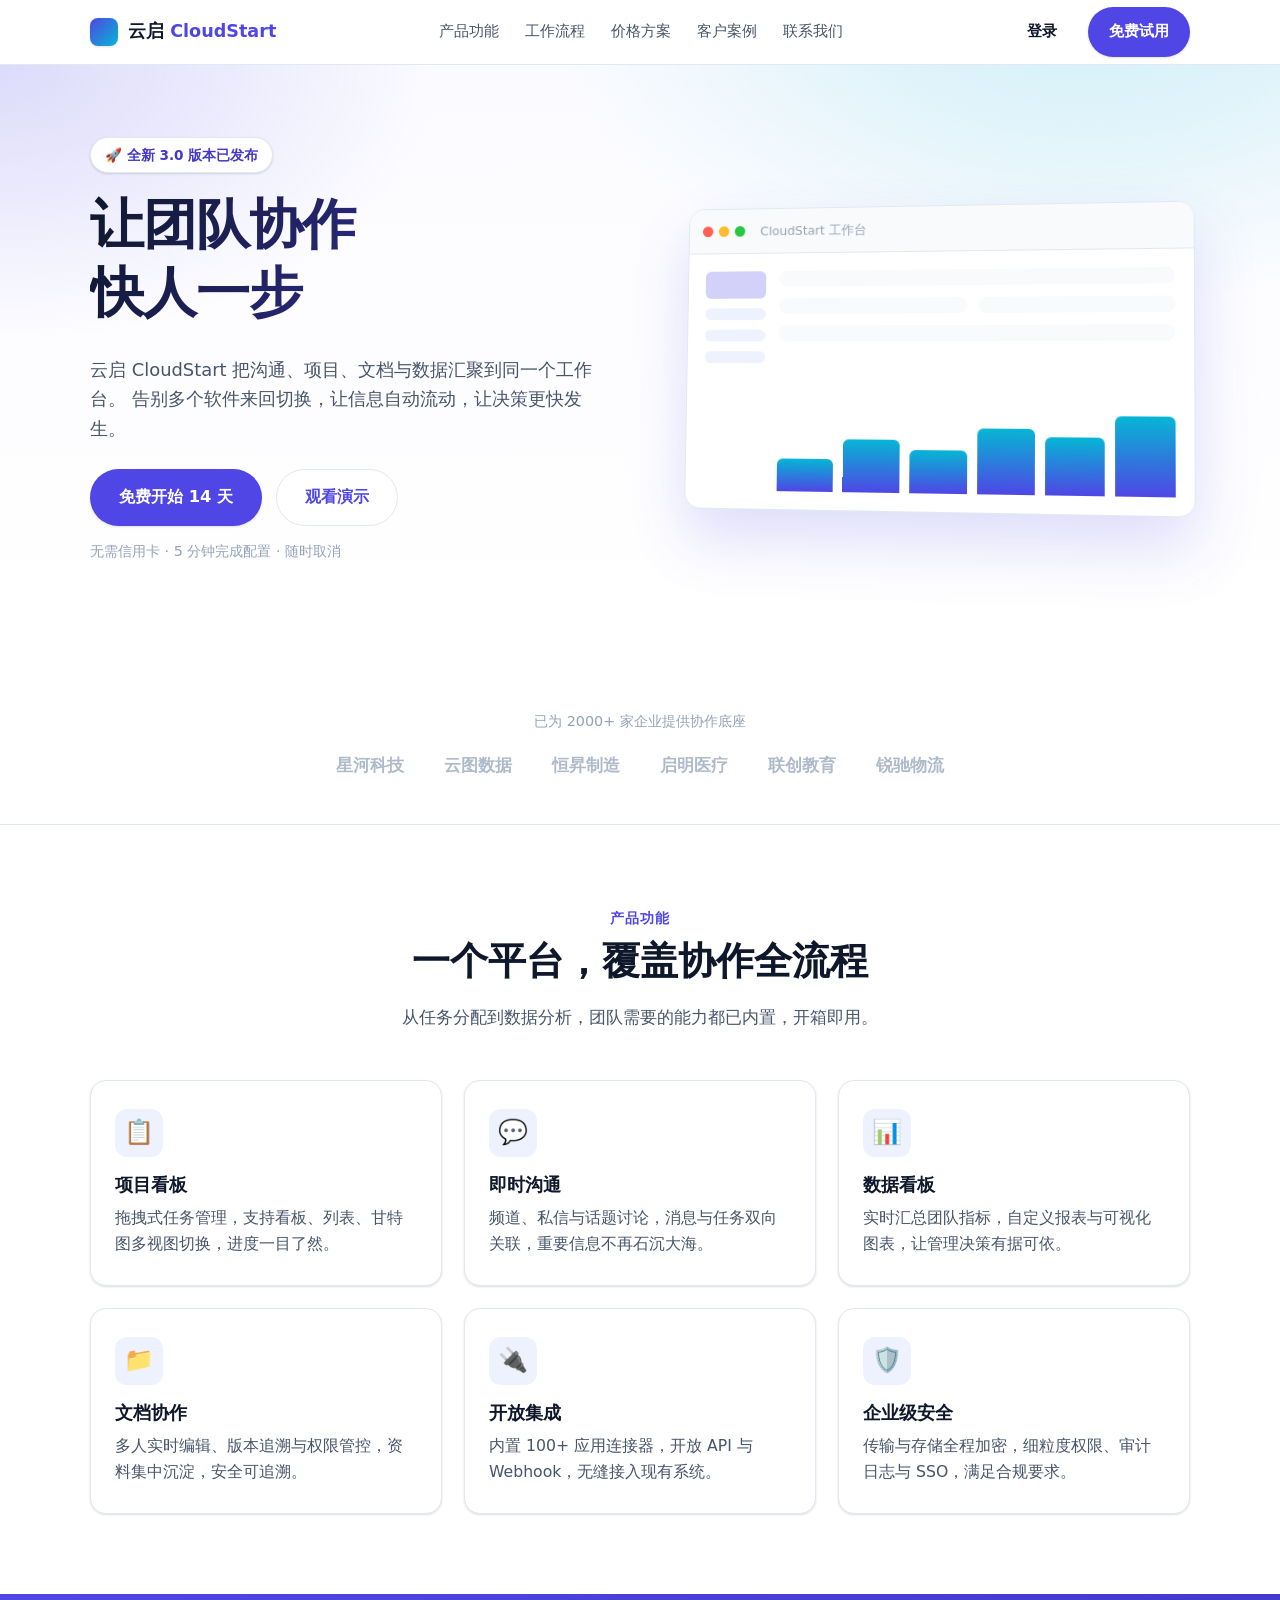
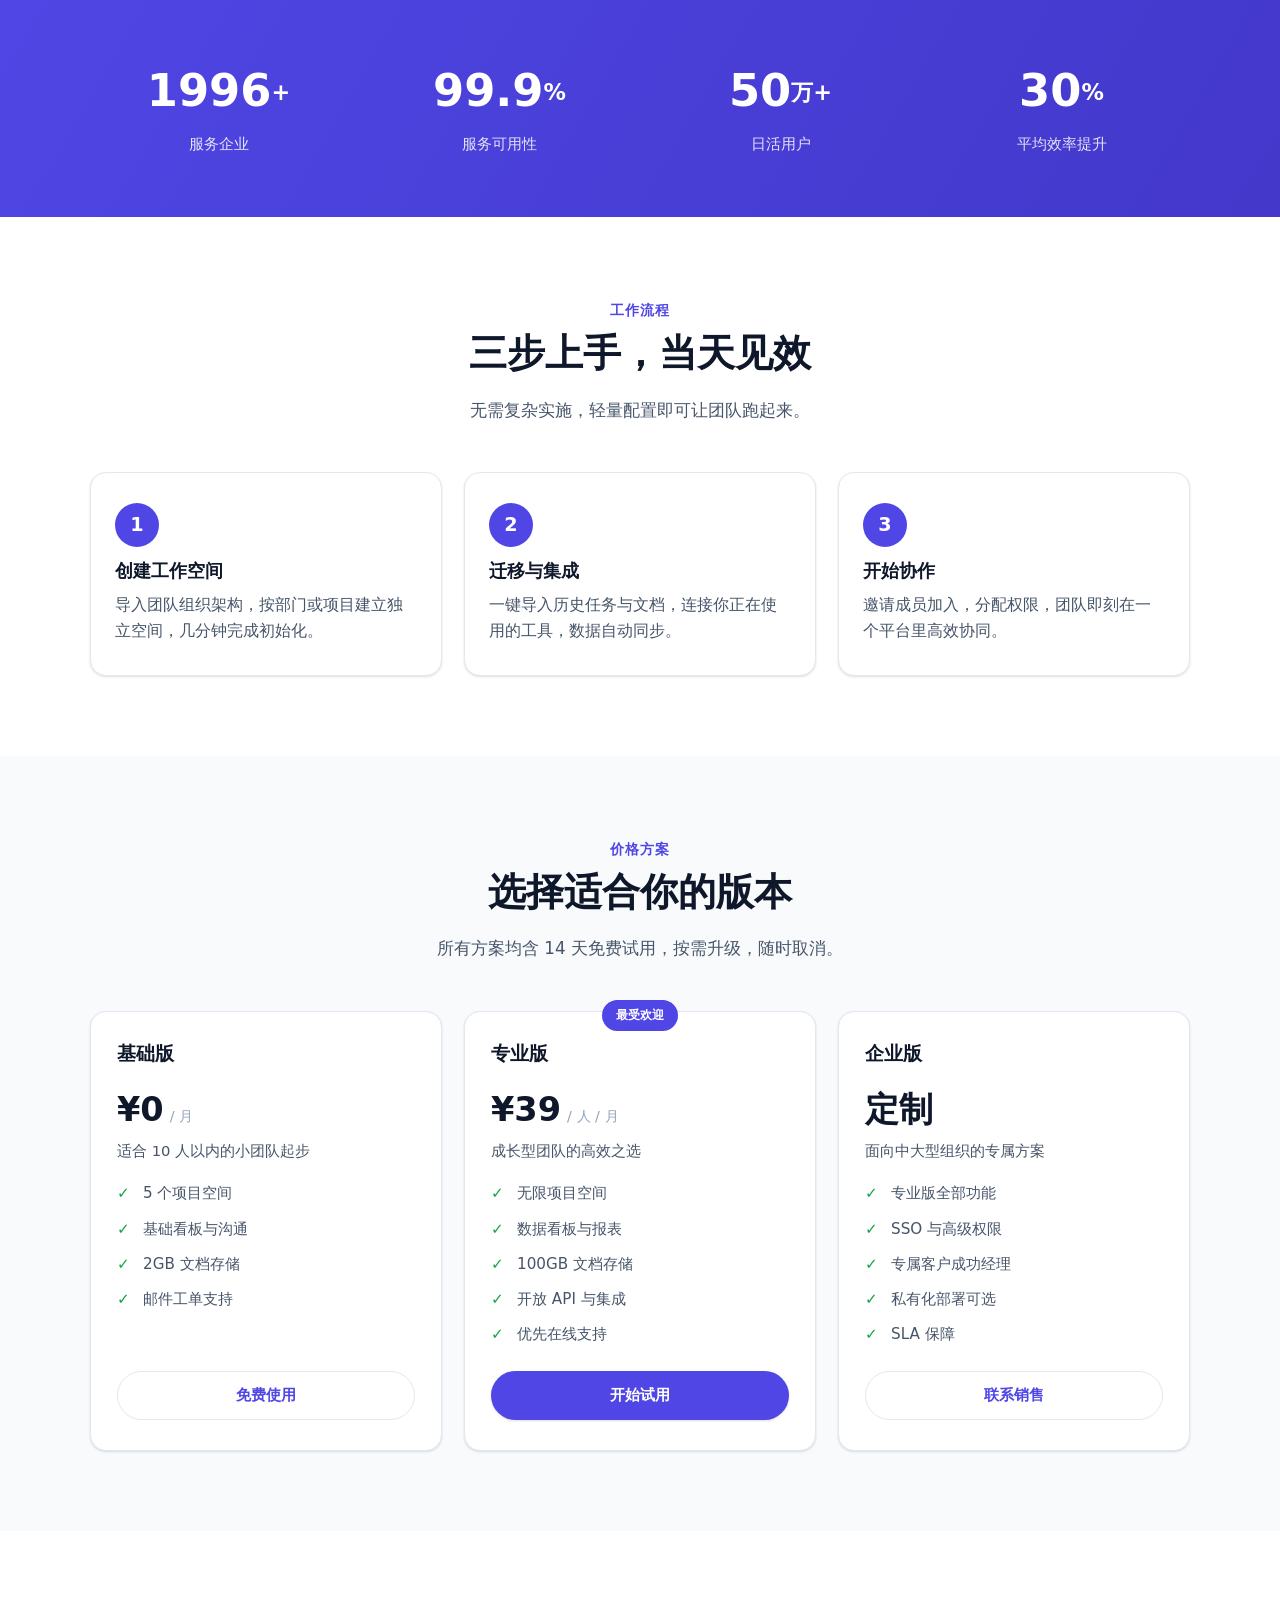
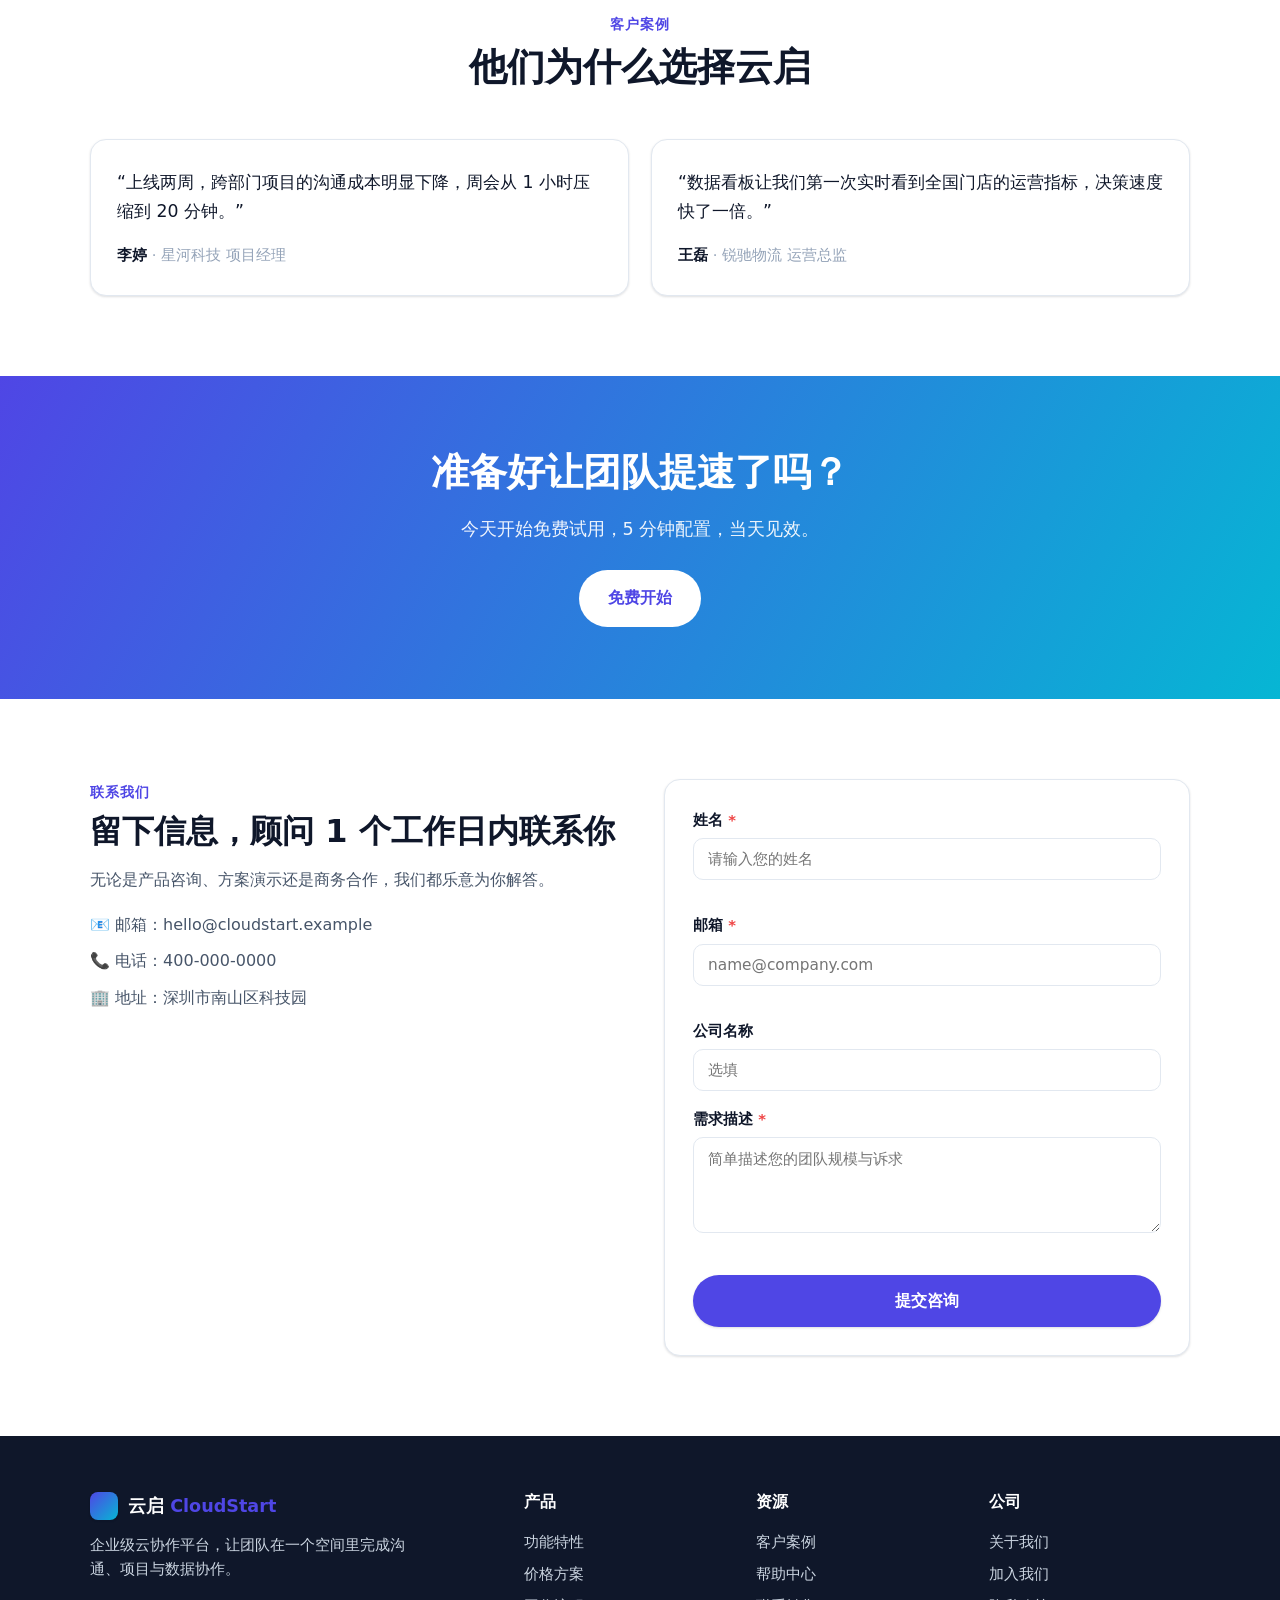
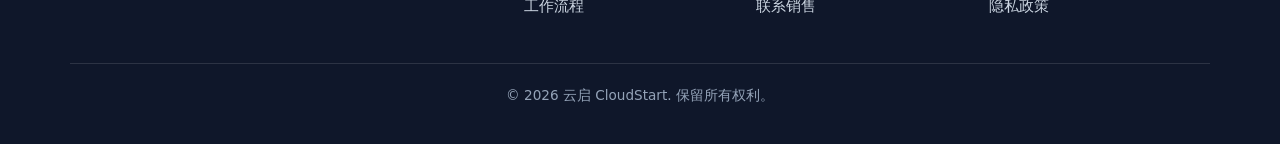
==== landing/index.html @ 00a75c19 "feat: 初始化站点仓库（企业落地页 landing/ + 联盟营销主页 affiliate/）" ====
<!DOCTYPE html>
<html lang="zh-CN">
<head>
  <meta charset="UTF-8" />
  <meta name="viewport" content="width=device-width, initial-scale=1.0" />
  <meta name="description" content="云启 CloudStart —— 企业级云协作平台，让团队在一个空间里完成沟通、项目与数据协作。免费试用，5 分钟上线。" />
  <meta name="theme-color" content="#4f46e5" />
  <title>云启 CloudStart · 企业级云协作平台</title>
  <link rel="preconnect" href="https://fonts.googleapis.com" />
  <link rel="stylesheet" href="./styles.css" />
</head>
<body>
  <!-- 顶部导航 -->
  <header class="site-header" id="top">
    <div class="container nav">
      <a class="brand" href="#top" aria-label="云启 CloudStart 首页">
        <span class="brand-mark" aria-hidden="true"></span>
        <span class="brand-name">云启 <span class="brand-sub">CloudStart</span></span>
      </a>

      <nav class="nav-links" id="navLinks" aria-label="主导航">
        <a href="#features">产品功能</a>
        <a href="#how">工作流程</a>
        <a href="#pricing">价格方案</a>
        <a href="#testimonials">客户案例</a>
        <a href="#contact">联系我们</a>
      </nav>

      <div class="nav-actions">
        <a class="btn btn-ghost" href="#contact">登录</a>
        <a class="btn btn-primary" href="#pricing">免费试用</a>
      </div>

      <button class="nav-toggle" id="navToggle" aria-label="打开菜单" aria-expanded="false" aria-controls="navLinks">
        <span></span><span></span><span></span>
      </button>
    </div>
  </header>

  <main>
    <!-- Hero -->
    <section class="hero">
      <div class="container hero-grid">
        <div class="hero-copy reveal">
          <span class="badge">🚀 全新 3.0 版本已发布</span>
          <h1>让团队协作<br />快人一步</h1>
          <p class="lead">
            云启 CloudStart 把沟通、项目、文档与数据汇聚到同一个工作台。
            告别多个软件来回切换，让信息自动流动，让决策更快发生。
          </p>
          <div class="hero-cta">
            <a class="btn btn-primary btn-lg" href="#pricing">免费开始 14 天</a>
            <a class="btn btn-outline btn-lg" href="#how">观看演示</a>
          </div>
          <p class="hero-note">无需信用卡 · 5 分钟完成配置 · 随时取消</p>
        </div>

        <div class="hero-visual reveal" aria-hidden="true">
          <div class="mock">
            <div class="mock-bar">
              <span class="dot red"></span><span class="dot yellow"></span><span class="dot green"></span>
              <span class="mock-title">CloudStart 工作台</span>
            </div>
            <div class="mock-body">
              <div class="mock-side">
                <span></span><span></span><span></span><span></span>
              </div>
              <div class="mock-main">
                <div class="mock-card w70"></div>
                <div class="mock-row"><div class="mock-card w40"></div><div class="mock-card w40"></div></div>
                <div class="mock-card w90"></div>
                <div class="mock-chart">
                  <i style="height:40%"></i><i style="height:65%"></i><i style="height:52%"></i>
                  <i style="height:80%"></i><i style="height:70%"></i><i style="height:95%"></i>
                </div>
              </div>
            </div>
          </div>
        </div>
      </div>
    </section>

    <!-- 信任栏 -->
    <section class="trust">
      <div class="container">
        <p class="trust-label">已为 2000+ 家企业提供协作底座</p>
        <div class="trust-logos">
          <span>星河科技</span><span>云图数据</span><span>恒昇制造</span>
          <span>启明医疗</span><span>联创教育</span><span>锐驰物流</span>
        </div>
      </div>
    </section>

    <!-- 功能特性 -->
    <section class="section" id="features">
      <div class="container">
        <div class="section-head reveal">
          <span class="eyebrow">产品功能</span>
          <h2>一个平台，覆盖协作全流程</h2>
          <p>从任务分配到数据分析，团队需要的能力都已内置，开箱即用。</p>
        </div>

        <div class="grid-3">
          <article class="card reveal">
            <div class="card-icon" aria-hidden="true">📋</div>
            <h3>项目看板</h3>
            <p>拖拽式任务管理，支持看板、列表、甘特图多视图切换，进度一目了然。</p>
          </article>
          <article class="card reveal">
            <div class="card-icon" aria-hidden="true">💬</div>
            <h3>即时沟通</h3>
            <p>频道、私信与话题讨论，消息与任务双向关联，重要信息不再石沉大海。</p>
          </article>
          <article class="card reveal">
            <div class="card-icon" aria-hidden="true">📊</div>
            <h3>数据看板</h3>
            <p>实时汇总团队指标，自定义报表与可视化图表，让管理决策有据可依。</p>
          </article>
          <article class="card reveal">
            <div class="card-icon" aria-hidden="true">📁</div>
            <h3>文档协作</h3>
            <p>多人实时编辑、版本追溯与权限管控，资料集中沉淀，安全可追溯。</p>
          </article>
          <article class="card reveal">
            <div class="card-icon" aria-hidden="true">🔌</div>
            <h3>开放集成</h3>
            <p>内置 100+ 应用连接器，开放 API 与 Webhook，无缝接入现有系统。</p>
          </article>
          <article class="card reveal">
            <div class="card-icon" aria-hidden="true">🛡️</div>
            <h3>企业级安全</h3>
            <p>传输与存储全程加密，细粒度权限、审计日志与 SSO，满足合规要求。</p>
          </article>
        </div>
      </div>
    </section>

    <!-- 数据统计 -->
    <section class="stats">
      <div class="container stats-grid">
        <div class="stat reveal">
          <span class="stat-num" data-target="2000">0</span><span class="stat-plus">+</span>
          <p>服务企业</p>
        </div>
        <div class="stat reveal">
          <span class="stat-num" data-target="99" data-suffix=".9">0</span><span class="stat-plus">%</span>
          <p>服务可用性</p>
        </div>
        <div class="stat reveal">
          <span class="stat-num" data-target="50">0</span><span class="stat-plus">万+</span>
          <p>日活用户</p>
        </div>
        <div class="stat reveal">
          <span class="stat-num" data-target="30">0</span><span class="stat-plus">%</span>
          <p>平均效率提升</p>
        </div>
      </div>
    </section>

    <!-- 工作流程 -->
    <section class="section" id="how">
      <div class="container">
        <div class="section-head reveal">
          <span class="eyebrow">工作流程</span>
          <h2>三步上手，当天见效</h2>
          <p>无需复杂实施，轻量配置即可让团队跑起来。</p>
        </div>

        <div class="steps">
          <div class="step reveal">
            <span class="step-num">1</span>
            <h3>创建工作空间</h3>
            <p>导入团队组织架构，按部门或项目建立独立空间，几分钟完成初始化。</p>
          </div>
          <div class="step reveal">
            <span class="step-num">2</span>
            <h3>迁移与集成</h3>
            <p>一键导入历史任务与文档，连接你正在使用的工具，数据自动同步。</p>
          </div>
          <div class="step reveal">
            <span class="step-num">3</span>
            <h3>开始协作</h3>
            <p>邀请成员加入，分配权限，团队即刻在一个平台里高效协同。</p>
          </div>
        </div>
      </div>
    </section>

    <!-- 价格方案 -->
    <section class="section section-alt" id="pricing">
      <div class="container">
        <div class="section-head reveal">
          <span class="eyebrow">价格方案</span>
          <h2>选择适合你的版本</h2>
          <p>所有方案均含 14 天免费试用，按需升级，随时取消。</p>
        </div>

        <div class="grid-3 pricing">
          <article class="price-card reveal">
            <h3>基础版</h3>
            <p class="price"><span class="amount">¥0</span><span class="per">/ 月</span></p>
            <p class="price-desc">适合 10 人以内的小团队起步</p>
            <ul class="price-list">
              <li>5 个项目空间</li>
              <li>基础看板与沟通</li>
              <li>2GB 文档存储</li>
              <li>邮件工单支持</li>
            </ul>
            <a class="btn btn-outline btn-block" href="#contact">免费使用</a>
          </article>

          <article class="price-card price-card-featured reveal">
            <span class="ribbon">最受欢迎</span>
            <h3>专业版</h3>
            <p class="price"><span class="amount">¥39</span><span class="per">/ 人 / 月</span></p>
            <p class="price-desc">成长型团队的高效之选</p>
            <ul class="price-list">
              <li>无限项目空间</li>
              <li>数据看板与报表</li>
              <li>100GB 文档存储</li>
              <li>开放 API 与集成</li>
              <li>优先在线支持</li>
            </ul>
            <a class="btn btn-primary btn-block" href="#contact">开始试用</a>
          </article>

          <article class="price-card reveal">
            <h3>企业版</h3>
            <p class="price"><span class="amount">定制</span></p>
            <p class="price-desc">面向中大型组织的专属方案</p>
            <ul class="price-list">
              <li>专业版全部功能</li>
              <li>SSO 与高级权限</li>
              <li>专属客户成功经理</li>
              <li>私有化部署可选</li>
              <li>SLA 保障</li>
            </ul>
            <a class="btn btn-outline btn-block" href="#contact">联系销售</a>
          </article>
        </div>
      </div>
    </section>

    <!-- 客户评价 -->
    <section class="section" id="testimonials">
      <div class="container">
        <div class="section-head reveal">
          <span class="eyebrow">客户案例</span>
          <h2>他们为什么选择云启</h2>
        </div>

        <div class="grid-2 quotes">
          <blockquote class="quote reveal">
            <p>“上线两周，跨部门项目的沟通成本明显下降，周会从 1 小时压缩到 20 分钟。”</p>
            <footer><strong>李婷</strong> · 星河科技 项目经理</footer>
          </blockquote>
          <blockquote class="quote reveal">
            <p>“数据看板让我们第一次实时看到全国门店的运营指标，决策速度快了一倍。”</p>
            <footer><strong>王磊</strong> · 锐驰物流 运营总监</footer>
          </blockquote>
        </div>
      </div>
    </section>

    <!-- CTA -->
    <section class="cta">
      <div class="container cta-inner reveal">
        <h2>准备好让团队提速了吗？</h2>
        <p>今天开始免费试用，5 分钟配置，当天见效。</p>
        <a class="btn btn-light btn-lg" href="#pricing">免费开始</a>
      </div>
    </section>

    <!-- 联系表单 -->
    <section class="section" id="contact">
      <div class="container contact-grid">
        <div class="contact-copy reveal">
          <span class="eyebrow">联系我们</span>
          <h2>留下信息，顾问 1 个工作日内联系你</h2>
          <p>无论是产品咨询、方案演示还是商务合作，我们都乐意为你解答。</p>
          <ul class="contact-info">
            <li>📧 邮箱：hello@cloudstart.example</li>
            <li>📞 电话：400-000-0000</li>
            <li>🏢 地址：深圳市南山区科技园</li>
          </ul>
        </div>

        <form class="contact-form reveal" id="contactForm" novalidate>
          <div class="field">
            <label for="name">姓名 <span class="req">*</span></label>
            <input type="text" id="name" name="name" autocomplete="name" placeholder="请输入您的姓名" required />
            <small class="error" data-for="name"></small>
          </div>
          <div class="field">
            <label for="email">邮箱 <span class="req">*</span></label>
            <input type="email" id="email" name="email" autocomplete="email" placeholder="name@company.com" required />
            <small class="error" data-for="email"></small>
          </div>
          <div class="field">
            <label for="company">公司名称</label>
            <input type="text" id="company" name="company" autocomplete="organization" placeholder="选填" />
          </div>
          <div class="field">
            <label for="message">需求描述 <span class="req">*</span></label>
            <textarea id="message" name="message" rows="4" placeholder="简单描述您的团队规模与诉求" required></textarea>
            <small class="error" data-for="message"></small>
          </div>
          <button class="btn btn-primary btn-block btn-lg" type="submit">提交咨询</button>
          <p class="form-success" id="formSuccess" hidden>✅ 提交成功！我们会尽快与您联系。</p>
        </form>
      </div>
    </section>
  </main>

  <!-- 页脚 -->
  <footer class="site-footer">
    <div class="container footer-grid">
      <div class="footer-brand">
        <a class="brand" href="#top">
          <span class="brand-mark" aria-hidden="true"></span>
          <span class="brand-name">云启 <span class="brand-sub">CloudStart</span></span>
        </a>
        <p>企业级云协作平台，让团队在一个空间里完成沟通、项目与数据协作。</p>
      </div>
      <div class="footer-col">
        <h4>产品</h4>
        <a href="#features">功能特性</a>
        <a href="#pricing">价格方案</a>
        <a href="#how">工作流程</a>
      </div>
      <div class="footer-col">
        <h4>资源</h4>
        <a href="#testimonials">客户案例</a>
        <a href="#contact">帮助中心</a>
        <a href="#contact">联系销售</a>
      </div>
      <div class="footer-col">
        <h4>公司</h4>
        <a href="#top">关于我们</a>
        <a href="#top">加入我们</a>
        <a href="#top">隐私政策</a>
      </div>
    </div>
    <div class="container footer-bottom">
      <p>© 2026 云启 CloudStart. 保留所有权利。</p>
    </div>
  </footer>

  <script src="./script.js"></script>
</body>
</html>
---- landing/styles.css ----
/* ============================================================
   云启 CloudStart 落地页样式
   移动优先 · CSS 变量主题 · Grid/Flex 响应式
   ============================================================ */

:root {
  --primary: #4f46e5;
  --primary-dark: #4338ca;
  --primary-light: #eef2ff;
  --accent: #06b6d4;
  --ink: #0f172a;
  --ink-soft: #475569;
  --muted: #94a3b8;
  --bg: #ffffff;
  --bg-alt: #f8fafc;
  --border: #e2e8f0;
  --success: #16a34a;
  --radius: 16px;
  --radius-sm: 10px;
  --shadow-sm: 0 1px 2px rgba(15, 23, 42, 0.06), 0 1px 3px rgba(15, 23, 42, 0.08);
  --shadow-md: 0 10px 25px rgba(15, 23, 42, 0.08);
  --shadow-lg: 0 30px 60px rgba(79, 70, 229, 0.18);
  --maxw: 1140px;
  --ease: cubic-bezier(0.16, 1, 0.3, 1);
}

/* ---------- Reset ---------- */
*,
*::before,
*::after { box-sizing: border-box; }

html { scroll-behavior: smooth; }

body {
  margin: 0;
  font-family: "PingFang SC", "Microsoft YaHei", "Segoe UI", system-ui, -apple-system, sans-serif;
  color: var(--ink);
  background: var(--bg);
  line-height: 1.65;
  -webkit-font-smoothing: antialiased;
}

img, svg { max-width: 100%; display: block; }

a { color: inherit; text-decoration: none; }

h1, h2, h3, h4 { line-height: 1.25; margin: 0 0 0.5em; font-weight: 700; }

p { margin: 0 0 1em; }

ul { margin: 0; padding: 0; list-style: none; }

/* ---------- Layout ---------- */
.container {
  width: 100%;
  max-width: var(--maxw);
  margin: 0 auto;
  padding: 0 20px;
}

.section { padding: 80px 0; }
.section-alt { background: var(--bg-alt); }

.section-head {
  text-align: center;
  max-width: 640px;
  margin: 0 auto 48px;
}

.eyebrow {
  display: inline-block;
  font-size: 0.85rem;
  font-weight: 700;
  letter-spacing: 0.08em;
  color: var(--primary);
  text-transform: uppercase;
  margin-bottom: 8px;
}

.section-head h2 { font-size: clamp(1.6rem, 4vw, 2.4rem); }
.section-head p { color: var(--ink-soft); font-size: 1.05rem; }

/* ---------- Buttons ---------- */
.btn {
  display: inline-flex;
  align-items: center;
  justify-content: center;
  gap: 8px;
  padding: 11px 20px;
  border-radius: 999px;
  font-size: 0.95rem;
  font-weight: 600;
  cursor: pointer;
  border: 1px solid transparent;
  transition: transform 0.15s var(--ease), box-shadow 0.2s var(--ease), background 0.2s var(--ease);
  white-space: nowrap;
}
.btn:active { transform: translateY(1px); }
.btn-lg { padding: 14px 28px; font-size: 1.02rem; }
.btn-block { width: 100%; }

.btn-primary { background: var(--primary); color: #fff; box-shadow: var(--shadow-sm); }
.btn-primary:hover { background: var(--primary-dark); box-shadow: var(--shadow-md); }

.btn-outline { background: #fff; color: var(--primary); border-color: var(--border); }
.btn-outline:hover { border-color: var(--primary); background: var(--primary-light); }

.btn-ghost { background: transparent; color: var(--ink); }
.btn-ghost:hover { color: var(--primary); }

.btn-light { background: #fff; color: var(--primary); }
.btn-light:hover { box-shadow: var(--shadow-md); }

/* ---------- Header / Nav ---------- */
.site-header {
  position: sticky;
  top: 0;
  z-index: 50;
  background: rgba(255, 255, 255, 0.85);
  backdrop-filter: saturate(180%) blur(12px);
  border-bottom: 1px solid var(--border);
}
.nav {
  display: flex;
  align-items: center;
  justify-content: space-between;
  height: 64px;
  gap: 16px;
}
.brand { display: inline-flex; align-items: center; gap: 10px; font-weight: 800; font-size: 1.1rem; }
.brand-mark {
  width: 28px; height: 28px; border-radius: 8px;
  background: linear-gradient(135deg, var(--primary), var(--accent));
  box-shadow: var(--shadow-sm);
}
.brand-sub { color: var(--primary); font-weight: 700; }

.nav-links { display: flex; gap: 26px; }
.nav-links a { color: var(--ink-soft); font-weight: 500; font-size: 0.95rem; transition: color 0.15s; }
.nav-links a:hover { color: var(--primary); }

.nav-actions { display: flex; align-items: center; gap: 10px; }

.nav-toggle {
  display: none;
  flex-direction: column;
  justify-content: center;
  gap: 5px;
  width: 42px; height: 42px;
  background: transparent; border: 1px solid var(--border);
  border-radius: 10px; cursor: pointer;
}
.nav-toggle span { display: block; width: 20px; height: 2px; background: var(--ink); border-radius: 2px; transition: transform 0.2s, opacity 0.2s; }
.nav-toggle[aria-expanded="true"] span:nth-child(1) { transform: translateY(7px) rotate(45deg); }
.nav-toggle[aria-expanded="true"] span:nth-child(2) { opacity: 0; }
.nav-toggle[aria-expanded="true"] span:nth-child(3) { transform: translateY(-7px) rotate(-45deg); }

/* ---------- Hero ---------- */
.hero {
  position: relative;
  padding: 72px 0 88px;
  background:
    radial-gradient(900px 500px at 85% -10%, rgba(6, 182, 212, 0.18), transparent 60%),
    radial-gradient(800px 500px at 0% 0%, rgba(79, 70, 229, 0.18), transparent 55%),
    linear-gradient(180deg, #fbfbff, #ffffff);
  overflow: hidden;
}
.hero-grid {
  display: grid;
  grid-template-columns: 1.05fr 1fr;
  gap: 48px;
  align-items: center;
}
.badge {
  display: inline-block;
  background: #fff;
  border: 1px solid var(--border);
  color: var(--primary-dark);
  padding: 6px 14px;
  border-radius: 999px;
  font-size: 0.85rem;
  font-weight: 600;
  box-shadow: var(--shadow-sm);
  margin-bottom: 18px;
}
.hero h1 {
  font-size: clamp(2.1rem, 6vw, 3.4rem);
  letter-spacing: -0.02em;
  background: linear-gradient(120deg, var(--ink), var(--primary-dark));
  -webkit-background-clip: text;
  background-clip: text;
  color: transparent;
}
.lead { font-size: 1.12rem; color: var(--ink-soft); max-width: 520px; }
.hero-cta { display: flex; flex-wrap: wrap; gap: 14px; margin: 26px 0 14px; }
.hero-note { font-size: 0.9rem; color: var(--muted); }

/* Hero 可视化 */
.hero-visual { perspective: 1200px; }
.mock {
  background: #fff;
  border: 1px solid var(--border);
  border-radius: var(--radius);
  box-shadow: var(--shadow-lg);
  overflow: hidden;
  transform: rotateY(-8deg) rotateX(3deg);
  transition: transform 0.4s var(--ease);
}
.hero-visual:hover .mock { transform: rotateY(0) rotateX(0); }
.mock-bar {
  display: flex; align-items: center; gap: 6px;
  padding: 12px 14px; background: var(--bg-alt); border-bottom: 1px solid var(--border);
}
.mock-bar .dot { width: 11px; height: 11px; border-radius: 50%; }
.dot.red { background: #ff5f57; } .dot.yellow { background: #febc2e; } .dot.green { background: #28c840; }
.mock-title { margin-left: 10px; font-size: 0.8rem; color: var(--muted); }
.mock-body { display: flex; gap: 14px; padding: 18px; min-height: 260px; }
.mock-side { display: flex; flex-direction: column; gap: 10px; width: 64px; }
.mock-side span { height: 12px; border-radius: 6px; background: var(--primary-light); }
.mock-side span:nth-child(1) { width: 100%; height: 28px; background: var(--primary); opacity: 0.25; }
.mock-main { flex: 1; display: flex; flex-direction: column; gap: 12px; }
.mock-card { height: 16px; border-radius: 8px; background: var(--bg-alt); }
.mock-row { display: flex; gap: 12px; }
.mock-row .mock-card { flex: 1; }
.mock-chart { display: flex; align-items: flex-end; gap: 10px; height: 90px; margin-top: auto; padding-top: 8px; }
.mock-chart i { flex: 1; background: linear-gradient(180deg, var(--accent), var(--primary)); border-radius: 6px 6px 0 0; }

/* ---------- Trust ---------- */
.trust { padding: 44px 0; border-bottom: 1px solid var(--border); }
.trust-label { text-align: center; color: var(--muted); font-size: 0.9rem; margin-bottom: 18px; }
.trust-logos {
  display: flex; flex-wrap: wrap; justify-content: center; gap: 14px 40px;
  font-weight: 700; color: var(--muted); font-size: 1.05rem; opacity: 0.75;
}

/* ---------- Cards / Grid ---------- */
.grid-3 { display: grid; grid-template-columns: repeat(3, 1fr); gap: 22px; }
.grid-2 { display: grid; grid-template-columns: repeat(2, 1fr); gap: 22px; }

.card {
  background: #fff;
  border: 1px solid var(--border);
  border-radius: var(--radius);
  padding: 28px 24px;
  box-shadow: var(--shadow-sm);
  transition: transform 0.2s var(--ease), box-shadow 0.2s var(--ease);
}
.card:hover { transform: translateY(-4px); box-shadow: var(--shadow-md); }
.card-icon {
  width: 48px; height: 48px; border-radius: 12px;
  display: grid; place-items: center; font-size: 1.5rem;
  background: var(--primary-light); margin-bottom: 16px;
}
.card h3 { font-size: 1.15rem; }
.card p { color: var(--ink-soft); margin: 0; font-size: 0.98rem; }

/* ---------- Stats ---------- */
.stats { background: linear-gradient(120deg, var(--primary), var(--primary-dark)); color: #fff; padding: 60px 0; }
.stats-grid { display: grid; grid-template-columns: repeat(4, 1fr); gap: 24px; text-align: center; }
.stat-num { font-size: clamp(1.8rem, 5vw, 2.8rem); font-weight: 800; }
.stat-plus { font-size: 1.4rem; font-weight: 700; vertical-align: super; }
.stat p { margin: 4px 0 0; opacity: 0.85; font-size: 0.95rem; }

/* ---------- Steps ---------- */
.steps { display: grid; grid-template-columns: repeat(3, 1fr); gap: 22px; }
.step {
  position: relative;
  background: #fff; border: 1px solid var(--border);
  border-radius: var(--radius); padding: 30px 24px; box-shadow: var(--shadow-sm);
}
.step-num {
  display: grid; place-items: center;
  width: 44px; height: 44px; border-radius: 50%;
  background: var(--primary); color: #fff; font-weight: 800; font-size: 1.2rem;
  margin-bottom: 14px;
}
.step h3 { font-size: 1.1rem; }
.step p { color: var(--ink-soft); margin: 0; }

/* ---------- Pricing ---------- */
.pricing .price-card {
  position: relative;
  background: #fff; border: 1px solid var(--border);
  border-radius: var(--radius); padding: 30px 26px; box-shadow: var(--shadow-sm);
  display: flex; flex-direction: column;
}
.price-card-featured {
  border-color: var(--primary);
  box-shadow: var(--shadow-lg);
  transform: translateY(-8px);
}
.ribbon {
  position: absolute; top: -12px; left: 50%; transform: translateX(-50%);
  background: var(--primary); color: #fff; font-size: 0.78rem; font-weight: 700;
  padding: 5px 14px; border-radius: 999px; white-space: nowrap;
}
.price-card h3 { font-size: 1.2rem; }
.price { display: flex; align-items: baseline; gap: 6px; margin: 6px 0 2px; }
.price .amount { font-size: 2.1rem; font-weight: 800; color: var(--ink); }
.price .per { color: var(--muted); font-size: 0.9rem; }
.price-desc { color: var(--ink-soft); font-size: 0.92rem; margin-bottom: 18px; }
.price-list { display: flex; flex-direction: column; gap: 10px; margin: 0 0 24px; flex: 1; }
.price-list li { position: relative; padding-left: 26px; color: var(--ink-soft); font-size: 0.95rem; }
.price-list li::before {
  content: "✓"; position: absolute; left: 0; top: 0;
  color: var(--success); font-weight: 800;
}

/* ---------- Quotes ---------- */
.quote {
  background: #fff; border: 1px solid var(--border);
  border-radius: var(--radius); padding: 28px 26px; box-shadow: var(--shadow-sm); margin: 0;
}
.quote p { font-size: 1.08rem; color: var(--ink); }
.quote footer { color: var(--muted); font-size: 0.92rem; }
.quote footer strong { color: var(--ink); }

/* ---------- CTA ---------- */
.cta {
  background: linear-gradient(120deg, var(--primary), var(--accent));
  color: #fff; padding: 72px 0; text-align: center;
}
.cta-inner h2 { font-size: clamp(1.6rem, 4vw, 2.4rem); }
.cta-inner p { opacity: 0.92; font-size: 1.1rem; margin-bottom: 26px; }

/* ---------- Contact ---------- */
.contact-grid { display: grid; grid-template-columns: 1fr 1fr; gap: 48px; align-items: start; }
.contact-copy h2 { font-size: clamp(1.5rem, 4vw, 2rem); }
.contact-copy p { color: var(--ink-soft); }
.contact-info { margin-top: 18px; display: flex; flex-direction: column; gap: 10px; color: var(--ink-soft); }

.contact-form {
  background: #fff; border: 1px solid var(--border);
  border-radius: var(--radius); padding: 28px; box-shadow: var(--shadow-sm);
}
.field { margin-bottom: 16px; }
.field label { display: block; font-weight: 600; font-size: 0.92rem; margin-bottom: 6px; }
.field .req { color: #ef4444; }
.field input, .field textarea {
  width: 100%; padding: 11px 14px;
  border: 1px solid var(--border); border-radius: var(--radius-sm);
  font-size: 0.96rem; font-family: inherit; color: var(--ink);
  transition: border-color 0.15s, box-shadow 0.15s;
}
.field input:focus, .field textarea:focus {
  outline: none; border-color: var(--primary);
  box-shadow: 0 0 0 3px rgba(79, 70, 229, 0.15);
}
.field textarea { resize: vertical; }
.field .error { display: block; color: #ef4444; font-size: 0.82rem; min-height: 1em; margin-top: 4px; }
.field.invalid input, .field.invalid textarea { border-color: #ef4444; }
.form-success { margin: 14px 0 0; color: var(--success); font-weight: 600; text-align: center; }

/* ---------- Footer ---------- */
.site-footer { background: var(--ink); color: #cbd5e1; padding: 56px 0 24px; }
.footer-grid { display: grid; grid-template-columns: 2fr 1fr 1fr 1fr; gap: 32px; }
.footer-brand .brand { color: #fff; margin-bottom: 12px; }
.footer-brand p { font-size: 0.92rem; max-width: 320px; }
.footer-col h4 { color: #fff; font-size: 1rem; margin-bottom: 14px; }
.footer-col a { display: block; color: #cbd5e1; font-size: 0.92rem; padding: 4px 0; transition: color 0.15s; }
.footer-col a:hover { color: #fff; }
.footer-bottom {
  margin-top: 40px; padding-top: 20px; border-top: 1px solid rgba(255, 255, 255, 0.12);
  font-size: 0.85rem; color: var(--muted); text-align: center;
}

/* ---------- Reveal 动画 ---------- */
.reveal {
  opacity: 0;
  transform: translateY(24px);
  transition: opacity 0.6s var(--ease), transform 0.6s var(--ease);
}
.reveal.is-visible { opacity: 1; transform: none; }

/* ============================================================
   响应式断点
   ============================================================ */

/* 平板 */
@media (max-width: 980px) {
  .hero-grid { grid-template-columns: 1fr; gap: 36px; }
  .hero-visual { order: -1; }
  .mock { transform: none; }
  .grid-3, .steps { grid-template-columns: repeat(2, 1fr); }
  .footer-grid { grid-template-columns: 1fr 1fr; }
  .contact-grid { grid-template-columns: 1fr; gap: 32px; }
}

/* 手机 */
@media (max-width: 720px) {
  .section { padding: 56px 0; }

  /* 移动端导航 */
  .nav-links {
    position: fixed;
    top: 64px; left: 0; right: 0;
    flex-direction: column;
    gap: 0;
    background: #fff;
    border-bottom: 1px solid var(--border);
    box-shadow: var(--shadow-md);
    padding: 8px 0;
    transform: translateY(-12px);
    opacity: 0;
    pointer-events: none;
    transition: opacity 0.2s, transform 0.2s;
  }
  .nav-links.open { transform: none; opacity: 1; pointer-events: auto; }
  .nav-links a { padding: 13px 20px; width: 100%; }
  .nav-actions { display: none; }
  .nav-toggle { display: flex; }

  .grid-3, .steps { grid-template-columns: 1fr; }
  .stats-grid { grid-template-columns: repeat(2, 1fr); gap: 28px 16px; }
  .grid-2 { grid-template-columns: 1fr; }
  .price-card-featured { transform: none; }
  .footer-grid { grid-template-columns: 1fr; gap: 24px; }
  .hero-cta .btn { flex: 1; }
}

/* 超小屏 */
@media (max-width: 380px) {
  .container { padding: 0 16px; }
  .stats-grid { grid-template-columns: 1fr; }
}

/* 尊重减少动效偏好 */
@media (prefers-reduced-motion: reduce) {
  * { scroll-behavior: auto !important; }
  .reveal { opacity: 1; transform: none; transition: none; }
  .mock { transition: none; }
}
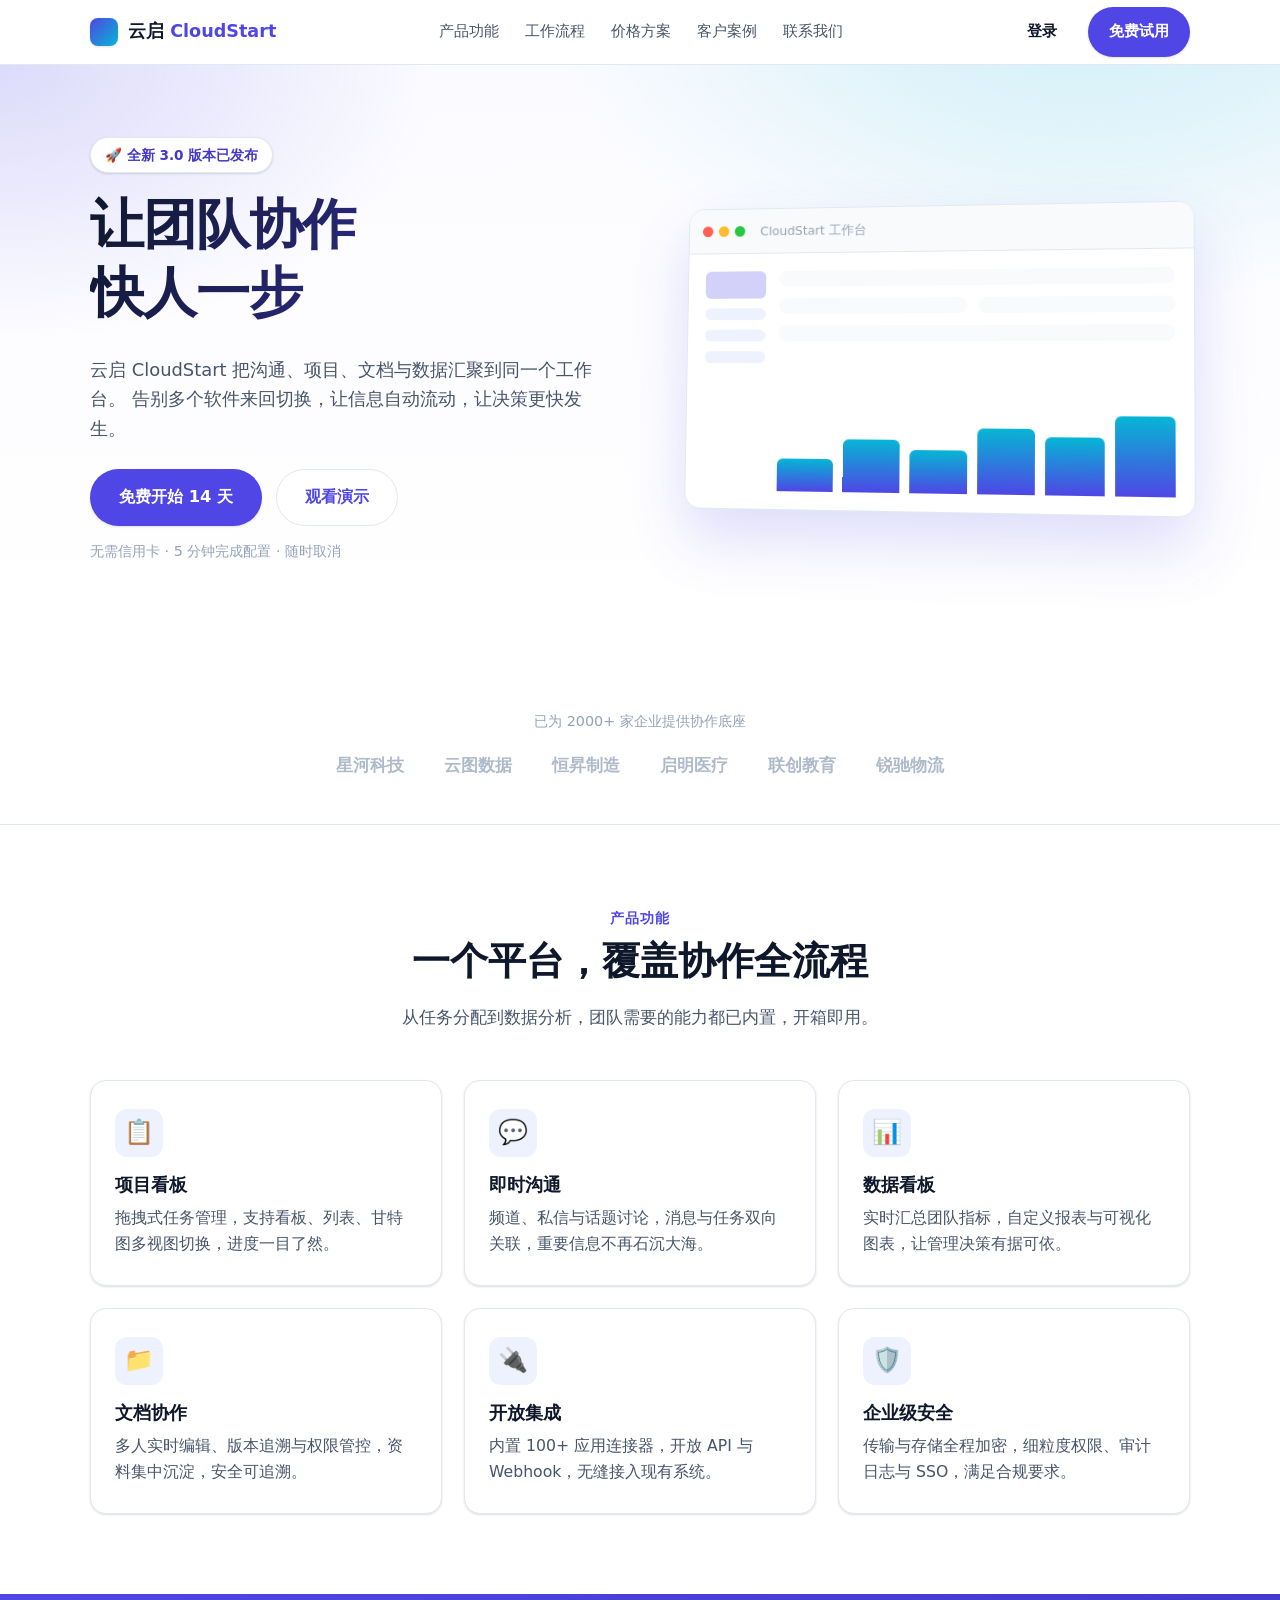
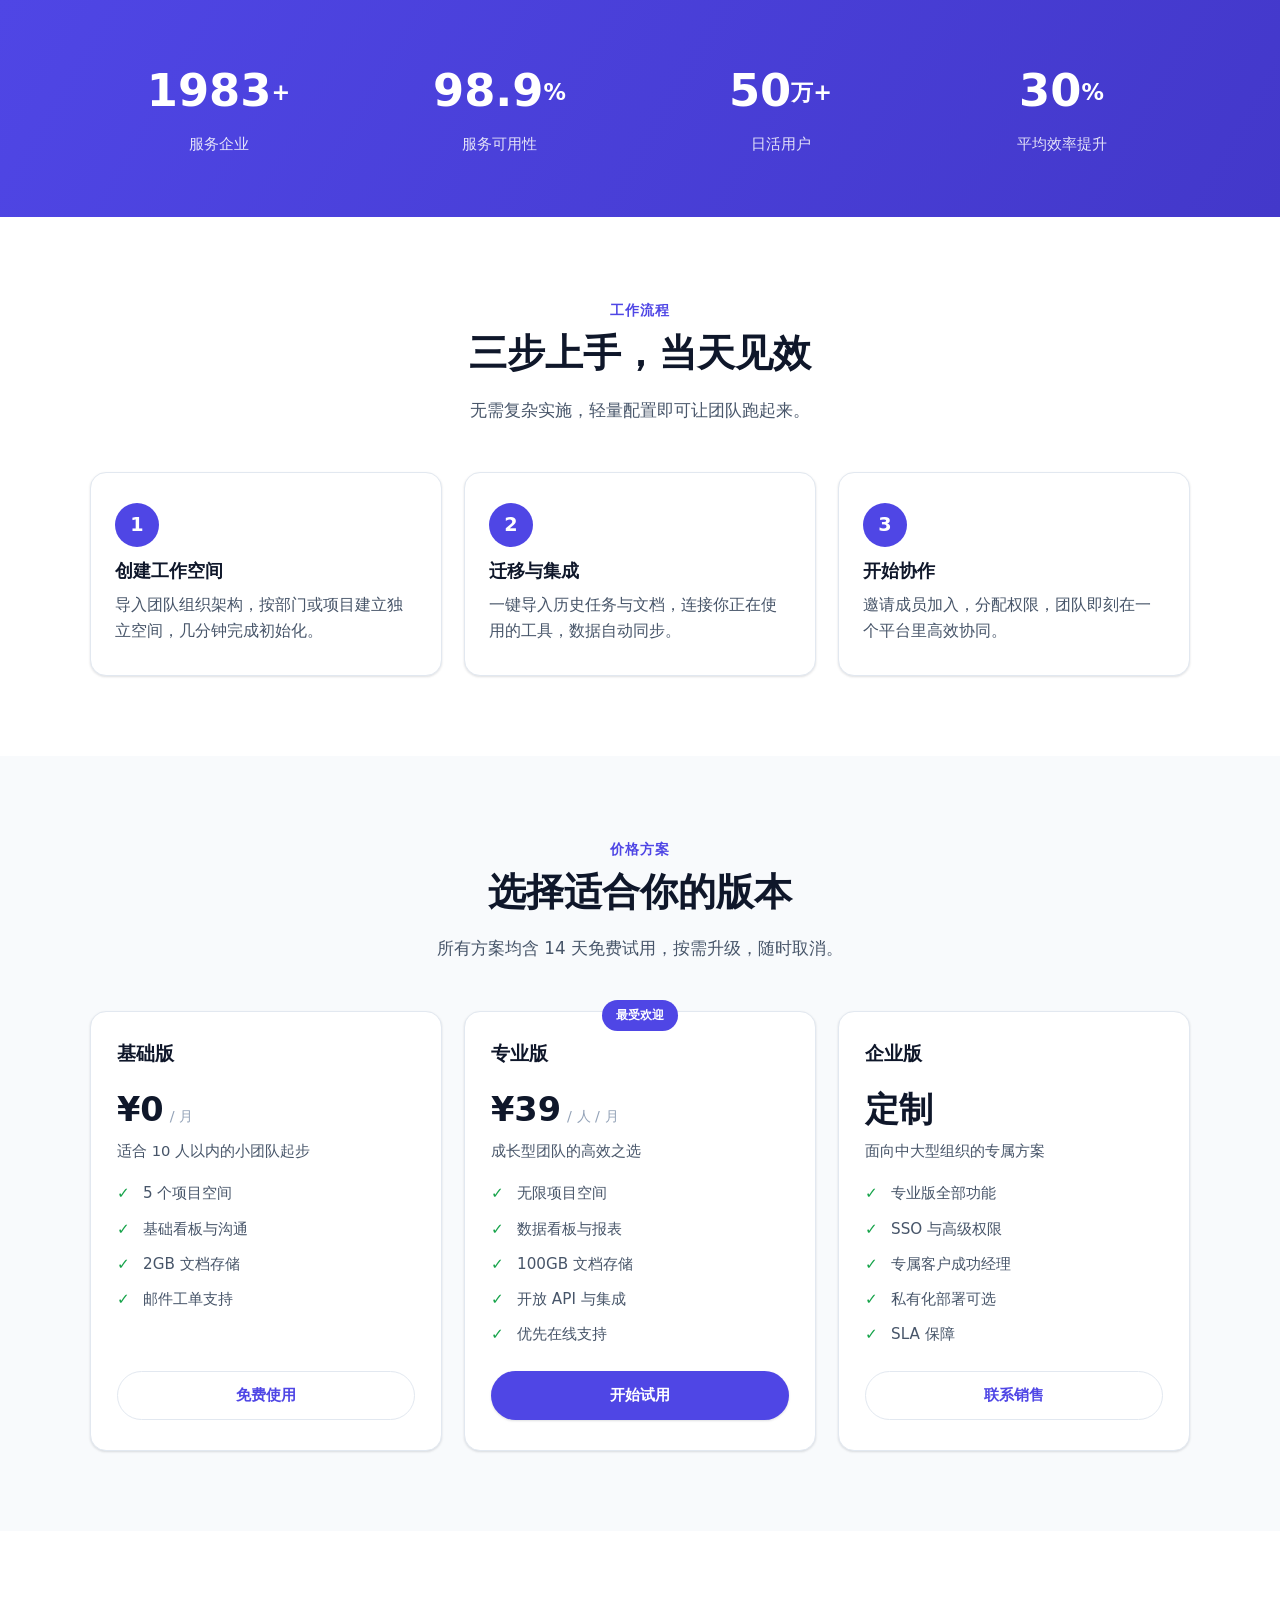
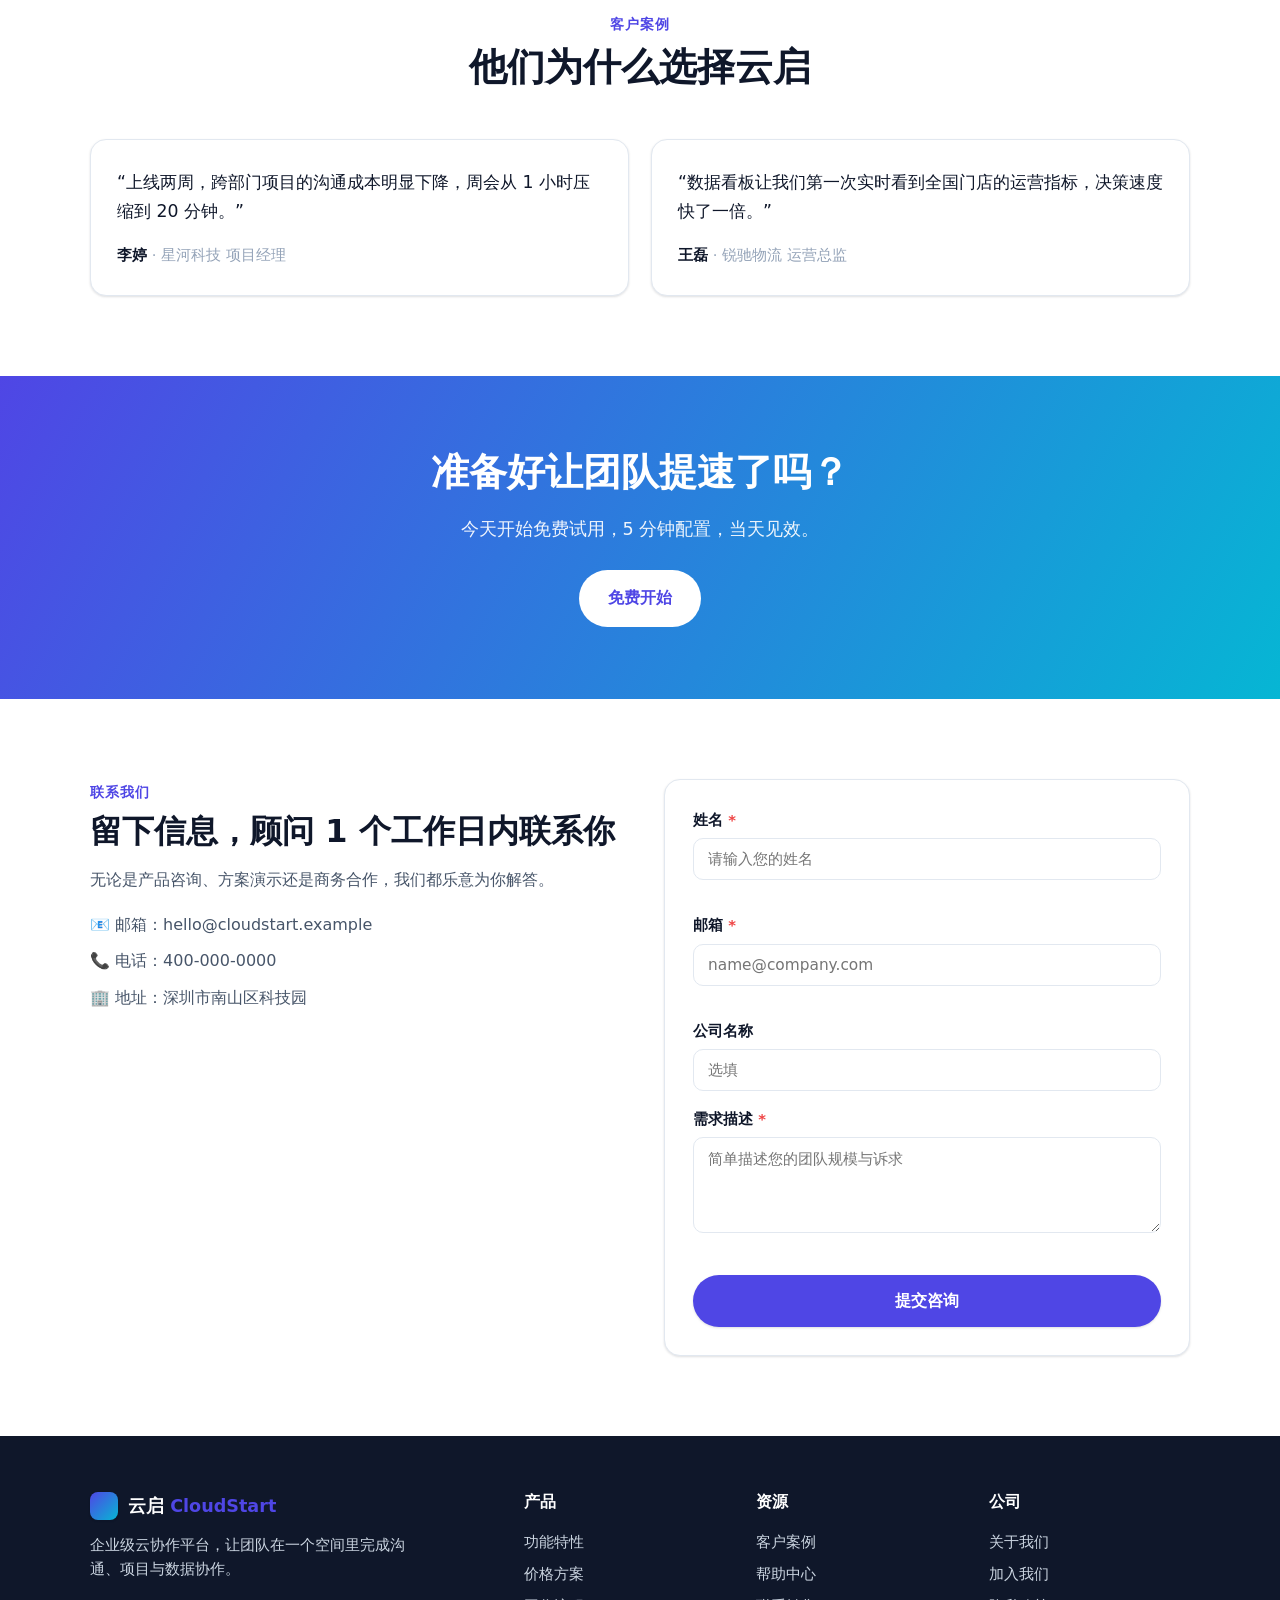
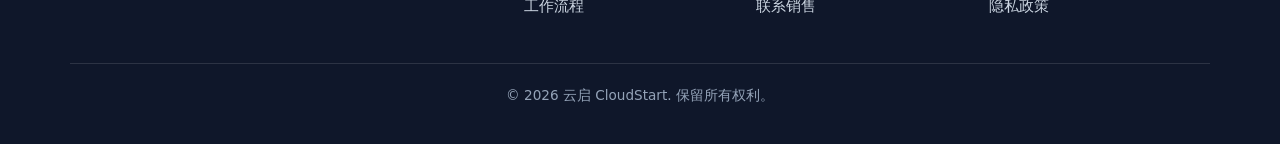
==== commit 244e55a4: "feat: 表单、SEO、安全头与运营文档更新" ====
--- a/landing/index.html
+++ b/landing/index.html
@@ -5,6 +5,16 @@
   <meta name="viewport" content="width=device-width, initial-scale=1.0" />
   <meta name="description" content="云启 CloudStart —— 企业级云协作平台，让团队在一个空间里完成沟通、项目与数据协作。免费试用，5 分钟上线。" />
   <meta name="theme-color" content="#4f46e5" />
+  <link rel="canonical" href="https://stirring-elf-614467.netlify.app/" />
+  <meta property="og:type" content="website" />
+  <meta property="og:locale" content="zh_CN" />
+  <meta property="og:site_name" content="云启 CloudStart" />
+  <meta property="og:title" content="云启 CloudStart · 企业级云协作平台" />
+  <meta property="og:description" content="把沟通、项目、文档与数据汇聚到同一个工作台，让团队协作快人一步。" />
+  <meta property="og:url" content="https://stirring-elf-614467.netlify.app/" />
+  <meta name="twitter:card" content="summary" />
+  <meta name="twitter:title" content="云启 CloudStart · 企业级云协作平台" />
+  <meta name="twitter:description" content="把沟通、项目、文档与数据汇聚到同一个工作台，让团队协作快人一步。" />
   <title>云启 CloudStart · 企业级云协作平台</title>
   <link rel="preconnect" href="https://fonts.googleapis.com" />
   <link rel="stylesheet" href="./styles.css" />
@@ -285,7 +295,9 @@
           </ul>
         </div>
 
-        <form class="contact-form reveal" id="contactForm" novalidate>
+        <form class="contact-form reveal" id="contactForm" name="contact" method="POST" data-netlify="true" netlify-honeypot="bot-field" novalidate>
+          <input type="hidden" name="form-name" value="contact" />
+          <p class="hidden"><label>请勿填写：<input name="bot-field" tabindex="-1" autocomplete="off" /></label></p>
           <div class="field">
             <label for="name">姓名 <span class="req">*</span></label>
             <input type="text" id="name" name="name" autocomplete="name" placeholder="请输入您的姓名" required />
--- a/landing/styles.css
+++ b/landing/styles.css
@@ -430,3 +430,6 @@
   .reveal { opacity: 1; transform: none; transition: none; }
   .mock { transition: none; }
 }
+
+/* Netlify Forms honeypot field */
+.hidden { position: absolute !important; left: -9999px !important; width: 1px; height: 1px; overflow: hidden; }
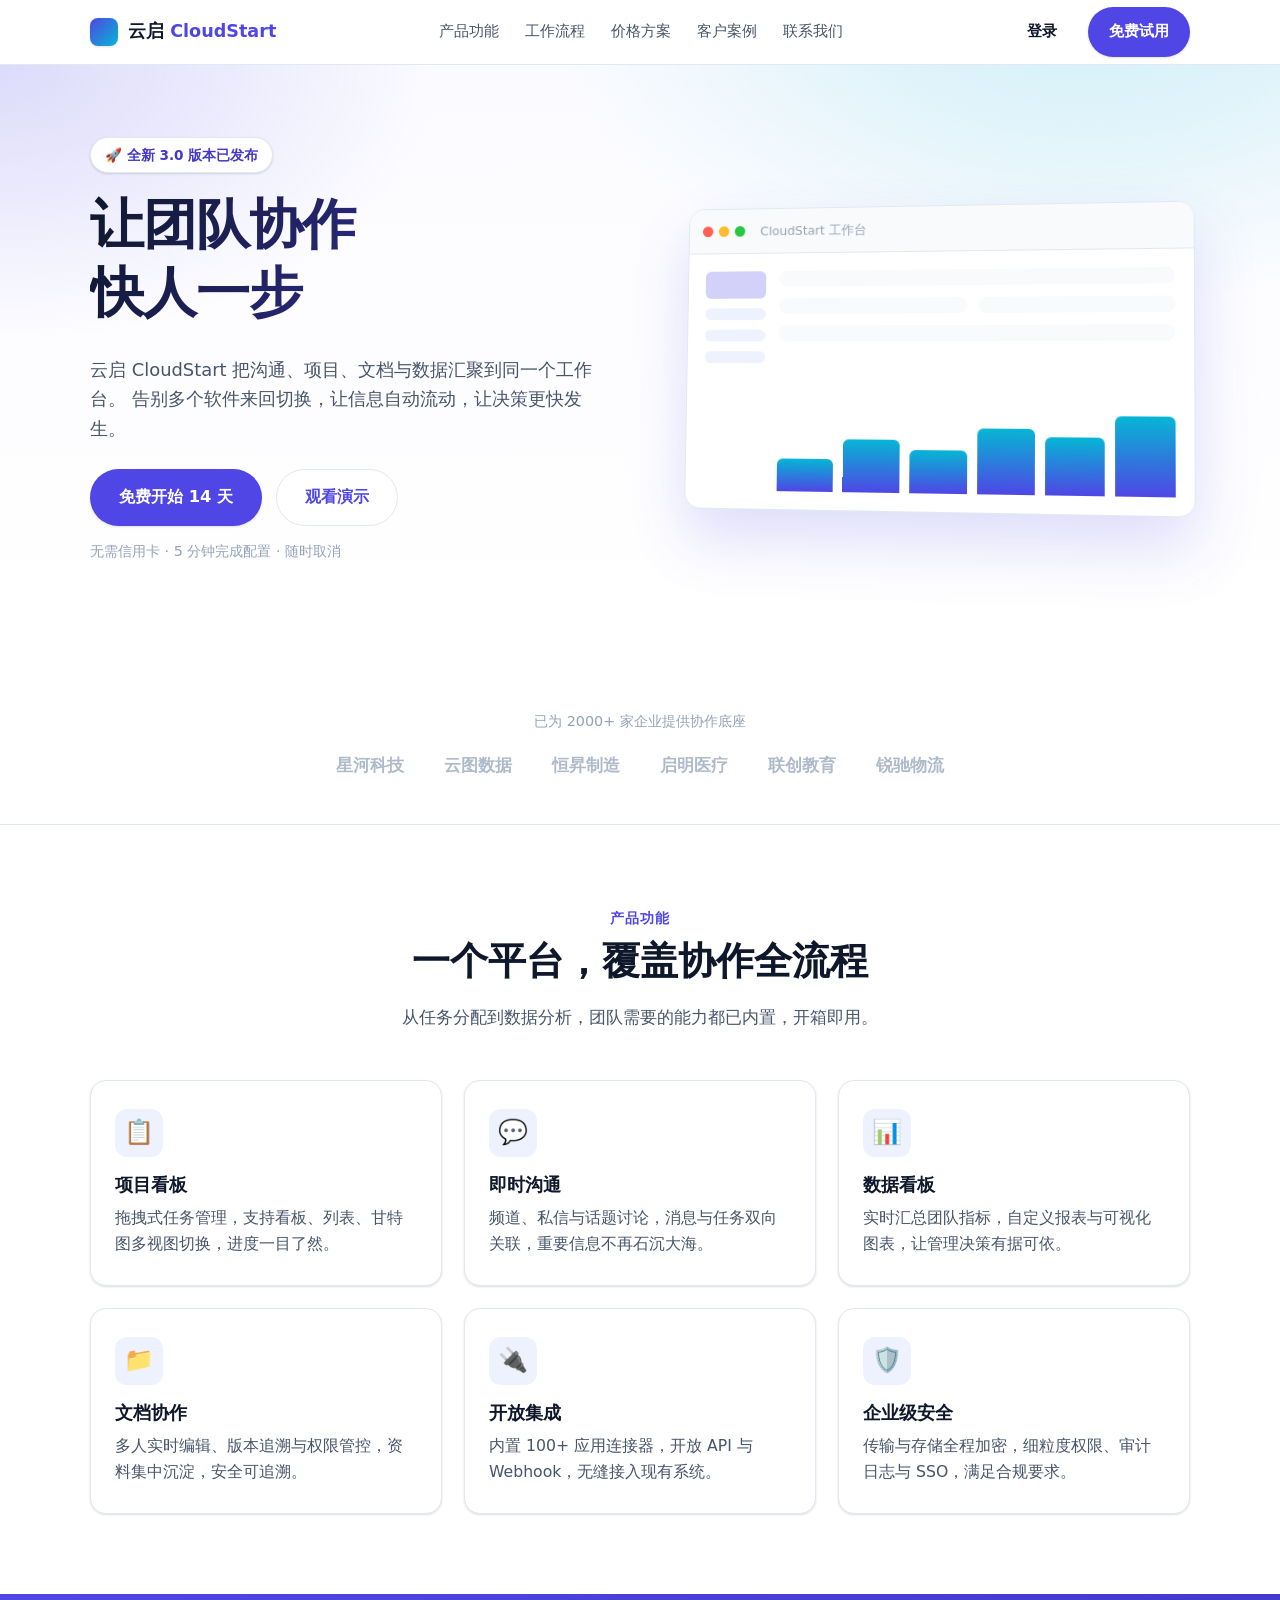
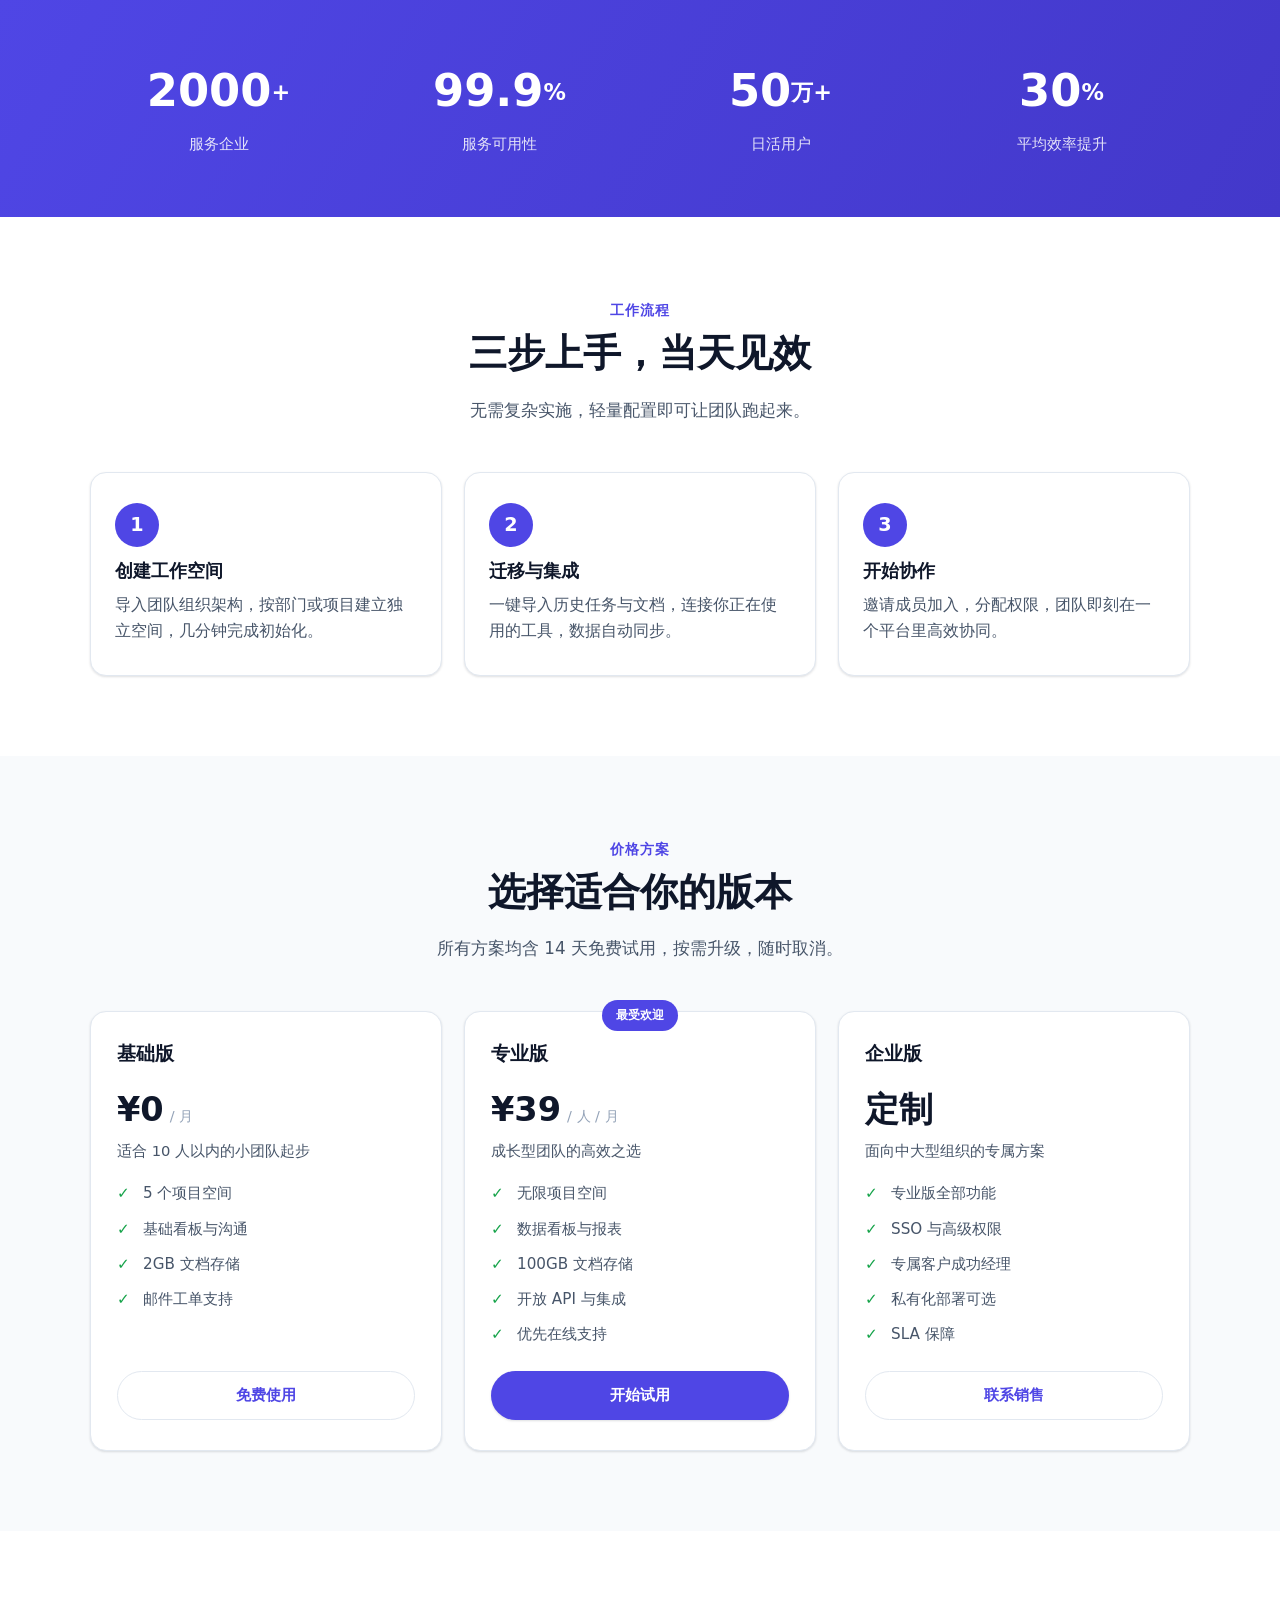
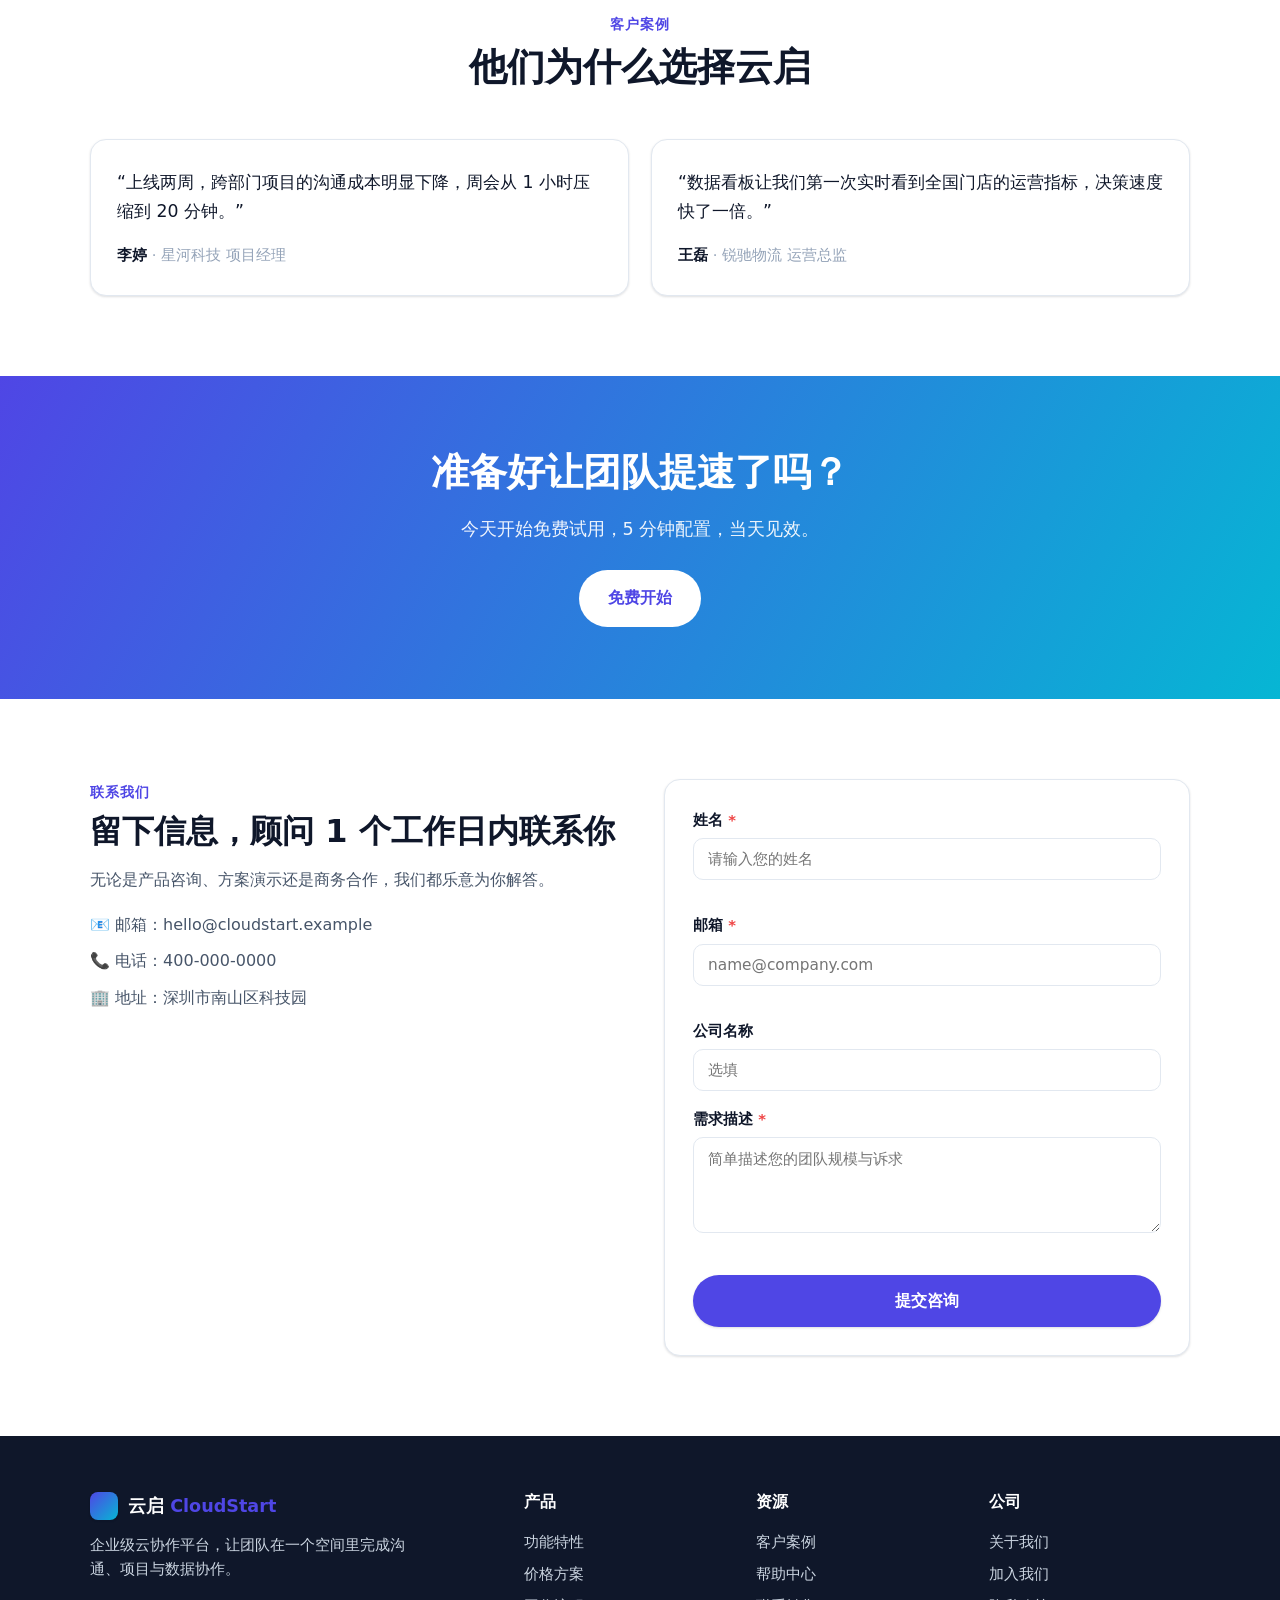
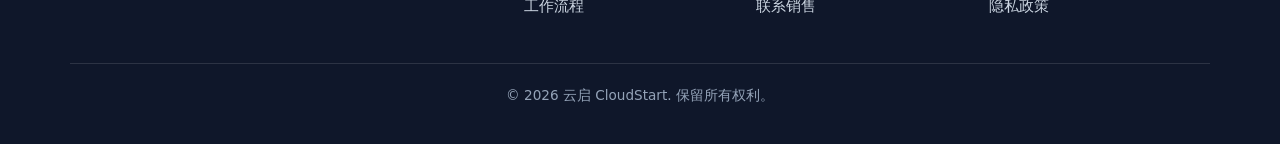
==== commit 9614363b: "fix: 显式启用 landing Netlify Forms 表单检测" ====
--- a/landing/index.html
+++ b/landing/index.html
@@ -295,7 +295,7 @@
           </ul>
         </div>
 
-        <form class="contact-form reveal" id="contactForm" name="contact" method="POST" data-netlify="true" netlify-honeypot="bot-field" novalidate>
+        <form class="contact-form reveal" id="contactForm" name="contact" method="POST" data-netlify="true" netlify netlify-honeypot="bot-field" novalidate>
           <input type="hidden" name="form-name" value="contact" />
           <p class="hidden"><label>请勿填写：<input name="bot-field" tabindex="-1" autocomplete="off" /></label></p>
           <div class="field">
